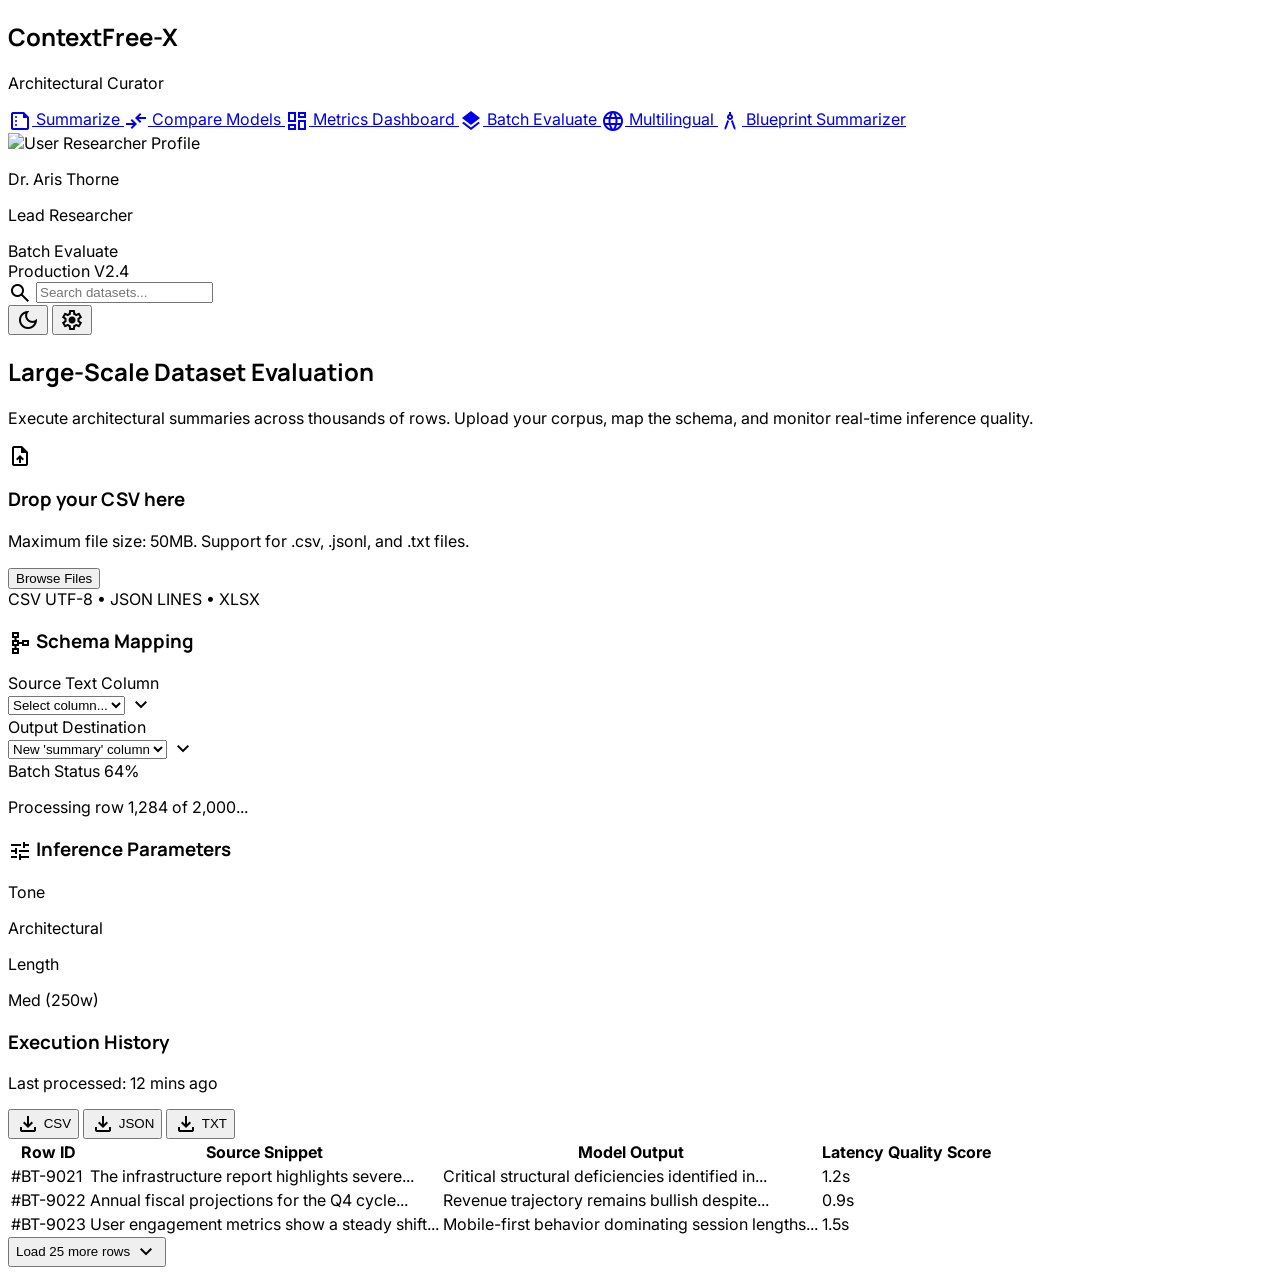
==== stitch/batch_evaluate_contextfree_x/code.html @ 6ef68750 "updated changes" ====
<!DOCTYPE html>

<html class="light" lang="en"><head>
<meta charset="utf-8"/>
<meta content="width=device-width, initial-scale=1.0" name="viewport"/>
<title>Batch Evaluate - ContextFree-X</title>
<script src="https://cdn.tailwindcss.com?plugins=forms,container-queries"></script>
<link href="https://fonts.googleapis.com/css2?family=Manrope:wght@400;600;700;800&amp;family=Inter:wght@400;500;600&amp;display=swap" rel="stylesheet"/>
<link href="https://fonts.googleapis.com/css2?family=Material+Symbols+Outlined:wght,FILL@100..700,0..1&amp;display=swap" rel="stylesheet"/>
<link href="https://fonts.googleapis.com/css2?family=Material+Symbols+Outlined:wght,FILL@100..700,0..1&amp;display=swap" rel="stylesheet"/>
<script id="tailwind-config">
      tailwind.config = {
        darkMode: "class",
        theme: {
          extend: {
            colors: {
              "outline-variant": "#c2c6d6",
              "on-secondary-container": "#405682",
              "surface-container-highest": "#e1e2ec",
              "on-secondary-fixed": "#001a42",
              "on-primary-fixed-variant": "#004395",
              "surface-container-lowest": "#ffffff",
              "secondary-container": "#b6ccff",
              "surface-dim": "#d8d9e3",
              "secondary-fixed-dim": "#b1c6f9",
              "inverse-surface": "#2e3038",
              "on-primary-fixed": "#001a42",
              "tertiary": "#924700",
              "on-tertiary-fixed-variant": "#723600",
              "secondary": "#495e8a",
              "on-tertiary-container": "#fffbff",
              "primary-fixed": "#d8e2ff",
              "inverse-primary": "#adc6ff",
              "surface-variant": "#e1e2ec",
              "on-secondary-fixed-variant": "#304671",
              "error-container": "#ffdad6",
              "surface-container": "#ecedf7",
              "on-tertiary": "#ffffff",
              "on-tertiary-fixed": "#311400",
              "primary": "#0058be",
              "surface-tint": "#005ac2",
              "surface-container-low": "#f2f3fd",
              "tertiary-container": "#b75b00",
              "error": "#ba1a1a",
              "tertiary-fixed-dim": "#ffb786",
              "surface-bright": "#f9f9ff",
              "on-secondary": "#ffffff",
              "secondary-fixed": "#d8e2ff",
              "primary-container": "#2170e4",
              "tertiary-fixed": "#ffdcc6",
              "background": "#f9f9ff",
              "on-background": "#191b23",
              "inverse-on-surface": "#eff0fa",
              "surface-container-high": "#e6e7f2",
              "on-primary-container": "#fefcff",
              "on-surface-variant": "#424754",
              "primary-fixed-dim": "#adc6ff",
              "on-surface": "#191b23",
              "on-error-container": "#93000a",
              "surface": "#f9f9ff",
              "on-primary": "#ffffff",
              "outline": "#727785",
              "on-error": "#ffffff"
            },
            fontFamily: {
              "headline": ["Manrope"],
              "body": ["Inter"],
              "label": ["Inter"]
            },
            borderRadius: {"DEFAULT": "0.125rem", "lg": "0.25rem", "xl": "0.5rem", "full": "0.75rem"},
          },
        },
      }
    </script>
<style>
        .material-symbols-outlined {
            font-variation-settings: 'FILL' 0, 'wght' 400, 'GRAD' 0, 'opsz' 24;
            vertical-align: middle;
        }
        body { font-family: 'Inter', sans-serif; }
        h1, h2, h3 { font-family: 'Manrope', sans-serif; }
    </style>
</head>
<body class="bg-surface text-on-surface min-h-screen">
<!-- SideNavBar Shell -->
<aside class="fixed left-0 top-0 h-full z-40 flex flex-col h-screen w-64 bg-slate-50 dark:bg-slate-950">
<div class="px-6 py-8">
<h1 class="text-xl font-bold tracking-tighter text-blue-600 dark:text-blue-400">ContextFree-X</h1>
<p class="text-[10px] font-label font-semibold uppercase tracking-widest text-on-surface-variant mt-1 opacity-70">Architectural Curator</p>
</div>
<nav class="flex-1 px-4 space-y-2">
<!-- Summarize -->
<a class="flex items-center gap-3 px-4 py-3 rounded-xl text-slate-500 dark:text-slate-400 hover:text-slate-900 dark:hover:text-slate-100 hover:bg-slate-200/50 dark:hover:bg-slate-800/50 transition-colors font-['Manrope'] font-semibold tracking-tight text-sm" href="#">
<span class="material-symbols-outlined" data-icon="summarize">summarize</span>
                Summarize
            </a>
<!-- Compare Models -->
<a class="flex items-center gap-3 px-4 py-3 rounded-xl text-slate-500 dark:text-slate-400 hover:text-slate-900 dark:hover:text-slate-100 hover:bg-slate-200/50 dark:hover:bg-slate-800/50 transition-colors font-['Manrope'] font-semibold tracking-tight text-sm" href="#">
<span class="material-symbols-outlined" data-icon="compare_arrows">compare_arrows</span>
                Compare Models
            </a>
<!-- Metrics Dashboard -->
<a class="flex items-center gap-3 px-4 py-3 rounded-xl text-slate-500 dark:text-slate-400 hover:text-slate-900 dark:hover:text-slate-100 hover:bg-slate-200/50 dark:hover:bg-slate-800/50 transition-colors font-['Manrope'] font-semibold tracking-tight text-sm" href="#">
<span class="material-symbols-outlined" data-icon="dashboard">dashboard</span>
                Metrics Dashboard
            </a>
<!-- Batch Evaluate (ACTIVE) -->
<a class="flex items-center gap-3 px-4 py-3 rounded-xl bg-blue-50 dark:bg-blue-900/20 text-blue-700 dark:text-blue-300 border-r-4 border-blue-600 font-['Manrope'] font-semibold tracking-tight text-sm scale-95 duration-150" href="#">
<span class="material-symbols-outlined" data-icon="layers" style="font-variation-settings: 'FILL' 1;">layers</span>
                Batch Evaluate
            </a>
<!-- Multilingual -->
<a class="flex items-center gap-3 px-4 py-3 rounded-xl text-slate-500 dark:text-slate-400 hover:text-slate-900 dark:hover:text-slate-100 hover:bg-slate-200/50 dark:hover:bg-slate-800/50 transition-colors font-['Manrope'] font-semibold tracking-tight text-sm" href="#">
<span class="material-symbols-outlined" data-icon="language">language</span>
                Multilingual
            </a>
<!-- Blueprint Summarizer -->
<a class="flex items-center gap-3 px-4 py-3 rounded-xl text-slate-500 dark:text-slate-400 hover:text-slate-900 dark:hover:text-slate-100 hover:bg-slate-200/50 dark:hover:bg-slate-800/50 transition-colors font-['Manrope'] font-semibold tracking-tight text-sm" href="#">
<span class="material-symbols-outlined" data-icon="architecture">architecture</span>
                Blueprint Summarizer
            </a>
</nav>
<div class="p-4 mt-auto">
<div class="bg-surface-container-low rounded-xl p-4 flex items-center gap-3">
<div class="w-10 h-10 rounded-full bg-primary-container overflow-hidden">
<img alt="User Researcher Profile" data-alt="User profile avatar icon in blue" src="https://lh3.googleusercontent.com/aida-public/[base64]"/>
</div>
<div class="overflow-hidden">
<p class="text-sm font-bold truncate">Dr. Aris Thorne</p>
<p class="text-[10px] text-on-surface-variant">Lead Researcher</p>
</div>
</div>
</div>
</aside>
<!-- TopNavBar Shell -->
<header class="fixed top-0 left-64 right-0 flex justify-between items-center px-6 py-3 z-50 bg-white/80 dark:bg-slate-900/80 backdrop-blur-md shadow-sm">
<div class="flex items-center gap-4">
<span class="text-lg font-black tracking-tight text-slate-900 dark:text-slate-50">Batch Evaluate</span>
<div class="h-4 w-px bg-outline-variant/30"></div>
<div class="flex gap-2">
<span class="px-2 py-0.5 rounded-md bg-surface-container-highest text-[10px] font-label font-bold uppercase tracking-wider text-on-surface-variant">Production V2.4</span>
</div>
</div>
<div class="flex items-center gap-6">
<div class="relative w-64">
<span class="absolute left-3 top-1/2 -translate-y-1/2 material-symbols-outlined text-slate-400 text-sm" data-icon="search">search</span>
<input class="w-full pl-9 pr-4 py-1.5 text-xs bg-slate-50 dark:bg-slate-800 rounded-full border-none focus:ring-2 focus:ring-blue-500/20 font-body" placeholder="Search datasets..." type="text"/>
</div>
<div class="flex items-center gap-4 text-slate-600 dark:text-slate-400">
<button class="hover:text-blue-500 transition-opacity"><span class="material-symbols-outlined" data-icon="dark_mode">dark_mode</span></button>
<button class="hover:text-blue-500 transition-opacity"><span class="material-symbols-outlined" data-icon="settings">settings</span></button>
</div>
</div>
</header>
<!-- Main Content Canvas -->
<main class="ml-64 pt-20 p-10 max-w-7xl mx-auto space-y-10">
<!-- Header Section -->
<header>
<h2 class="text-3xl font-bold tracking-tight mb-2">Large-Scale Dataset Evaluation</h2>
<p class="text-on-surface-variant font-body max-w-2xl">Execute architectural summaries across thousands of rows. Upload your corpus, map the schema, and monitor real-time inference quality.</p>
</header>
<!-- Configuration Bento Grid -->
<section class="grid grid-cols-12 gap-8 items-start">
<!-- Upload Area (Large Column) -->
<div class="col-span-12 lg:col-span-7 bg-surface-container-lowest border border-outline-variant/10 rounded-xl p-10 flex flex-col items-center justify-center min-h-[400px] text-center shadow-sm">
<div class="w-20 h-20 mb-6 bg-primary-container/10 rounded-full flex items-center justify-center">
<span class="material-symbols-outlined text-primary text-4xl" data-icon="upload_file">upload_file</span>
</div>
<h3 class="text-xl font-bold mb-2">Drop your CSV here</h3>
<p class="text-on-surface-variant text-sm mb-8">Maximum file size: 50MB. Support for .csv, .jsonl, and .txt files.</p>
<button class="px-8 py-3 bg-gradient-to-br from-primary to-primary-container text-white rounded-lg font-bold text-sm hover:opacity-90 transition-all">
                    Browse Files
                </button>
<div class="mt-8 flex gap-4 text-[10px] font-label font-bold uppercase tracking-widest text-outline">
<span>CSV UTF-8</span>
<span class="text-primary">•</span>
<span>JSON LINES</span>
<span class="text-primary">•</span>
<span>XLSX</span>
</div>
</div>
<!-- Configuration (Small Column) -->
<div class="col-span-12 lg:col-span-5 flex flex-col gap-8">
<!-- Field Mapping -->
<div class="bg-surface-container-low p-8 rounded-xl space-y-6">
<h3 class="font-bold flex items-center gap-2">
<span class="material-symbols-outlined text-primary" data-icon="schema">schema</span>
                        Schema Mapping
                    </h3>
<div class="space-y-4">
<div class="space-y-2">
<label class="text-[10px] font-bold uppercase tracking-widest text-on-surface-variant">Source Text Column</label>
<div class="relative">
<select class="w-full bg-surface-variant border-none rounded-lg text-sm py-3 px-4 appearance-none focus:ring-2 focus:ring-primary/20">
<option>Select column...</option>
<option>content_body</option>
<option>raw_transcript</option>
<option>abstract</option>
</select>
<span class="absolute right-4 top-1/2 -translate-y-1/2 material-symbols-outlined pointer-events-none" data-icon="expand_more">expand_more</span>
</div>
</div>
<div class="space-y-2">
<label class="text-[10px] font-bold uppercase tracking-widest text-on-surface-variant">Output Destination</label>
<div class="relative">
<select class="w-full bg-surface-variant border-none rounded-lg text-sm py-3 px-4 appearance-none focus:ring-2 focus:ring-primary/20">
<option>New 'summary' column</option>
<option>Overwrite original</option>
<option>External API callback</option>
</select>
<span class="absolute right-4 top-1/2 -translate-y-1/2 material-symbols-outlined pointer-events-none" data-icon="expand_more">expand_more</span>
</div>
</div>
</div>
<div class="pt-4">
<div class="flex justify-between items-center mb-2">
<span class="text-xs font-bold">Batch Status</span>
<span class="text-xs font-bold text-primary">64%</span>
</div>
<div class="w-full h-2 bg-surface-container-highest rounded-full overflow-hidden">
<div class="h-full bg-primary w-[64%] rounded-full shadow-[0_0_8px_rgba(0,88,190,0.4)]"></div>
</div>
<p class="text-[10px] text-on-surface-variant mt-2 text-center italic">Processing row 1,284 of 2,000...</p>
</div>
</div>
<!-- Summary Settings -->
<div class="bg-surface-container-highest p-8 rounded-xl">
<h3 class="font-bold mb-4 flex items-center gap-2">
<span class="material-symbols-outlined text-primary" data-icon="tune">tune</span>
                        Inference Parameters
                    </h3>
<div class="grid grid-cols-2 gap-4">
<div class="bg-white/50 p-3 rounded-lg border border-outline-variant/20">
<p class="text-[10px] font-bold uppercase text-on-surface-variant">Tone</p>
<p class="text-sm font-semibold">Architectural</p>
</div>
<div class="bg-white/50 p-3 rounded-lg border border-outline-variant/20">
<p class="text-[10px] font-bold uppercase text-on-surface-variant">Length</p>
<p class="text-sm font-semibold">Med (250w)</p>
</div>
</div>
</div>
</div>
</section>
<!-- Results Table Section -->
<section class="space-y-6">
<div class="flex justify-between items-end">
<div>
<h3 class="text-xl font-bold">Execution History</h3>
<p class="text-on-surface-variant text-sm">Last processed: 12 mins ago</p>
</div>
<div class="flex gap-3">
<button class="flex items-center gap-2 px-4 py-2 bg-surface-container-high rounded-lg text-xs font-bold hover:bg-surface-container-highest transition-colors">
<span class="material-symbols-outlined text-sm" data-icon="download">download</span> CSV
                    </button>
<button class="flex items-center gap-2 px-4 py-2 bg-surface-container-high rounded-lg text-xs font-bold hover:bg-surface-container-highest transition-colors">
<span class="material-symbols-outlined text-sm" data-icon="download">download</span> JSON
                    </button>
<button class="flex items-center gap-2 px-4 py-2 bg-surface-container-high rounded-lg text-xs font-bold hover:bg-surface-container-highest transition-colors">
<span class="material-symbols-outlined text-sm" data-icon="download">download</span> TXT
                    </button>
</div>
</div>
<div class="bg-surface-container-low rounded-xl overflow-hidden">
<table class="w-full text-left border-collapse">
<thead>
<tr class="bg-surface-container-high">
<th class="px-6 py-4 text-[10px] font-bold uppercase tracking-widest text-on-surface-variant">Row ID</th>
<th class="px-6 py-4 text-[10px] font-bold uppercase tracking-widest text-on-surface-variant">Source Snippet</th>
<th class="px-6 py-4 text-[10px] font-bold uppercase tracking-widest text-on-surface-variant">Model Output</th>
<th class="px-6 py-4 text-[10px] font-bold uppercase tracking-widest text-on-surface-variant">Latency</th>
<th class="px-6 py-4 text-[10px] font-bold uppercase tracking-widest text-on-surface-variant">Quality Score</th>
</tr>
</thead>
<tbody class="divide-y divide-outline-variant/10">
<tr class="hover:bg-white/40 transition-colors">
<td class="px-6 py-4 text-xs font-mono font-bold">#BT-9021</td>
<td class="px-6 py-4 text-xs text-on-surface-variant max-w-[200px] truncate">The infrastructure report highlights severe...</td>
<td class="px-6 py-4 text-xs font-medium">Critical structural deficiencies identified in...</td>
<td class="px-6 py-4 text-xs">1.2s</td>
<td class="px-6 py-4">
<div class="flex gap-1">
<span class="w-1.5 h-1.5 rounded-full bg-primary"></span>
<span class="w-1.5 h-1.5 rounded-full bg-primary"></span>
<span class="w-1.5 h-1.5 rounded-full bg-primary"></span>
<span class="w-1.5 h-1.5 rounded-full bg-primary"></span>
<span class="w-1.5 h-1.5 rounded-full bg-outline-variant"></span>
</div>
</td>
</tr>
<tr class="hover:bg-white/40 transition-colors">
<td class="px-6 py-4 text-xs font-mono font-bold">#BT-9022</td>
<td class="px-6 py-4 text-xs text-on-surface-variant max-w-[200px] truncate">Annual fiscal projections for the Q4 cycle...</td>
<td class="px-6 py-4 text-xs font-medium">Revenue trajectory remains bullish despite...</td>
<td class="px-6 py-4 text-xs">0.9s</td>
<td class="px-6 py-4">
<div class="flex gap-1">
<span class="w-1.5 h-1.5 rounded-full bg-primary"></span>
<span class="w-1.5 h-1.5 rounded-full bg-primary"></span>
<span class="w-1.5 h-1.5 rounded-full bg-primary"></span>
<span class="w-1.5 h-1.5 rounded-full bg-primary"></span>
<span class="w-1.5 h-1.5 rounded-full bg-primary"></span>
</div>
</td>
</tr>
<tr class="hover:bg-white/40 transition-colors">
<td class="px-6 py-4 text-xs font-mono font-bold">#BT-9023</td>
<td class="px-6 py-4 text-xs text-on-surface-variant max-w-[200px] truncate">User engagement metrics show a steady shift...</td>
<td class="px-6 py-4 text-xs font-medium">Mobile-first behavior dominating session lengths...</td>
<td class="px-6 py-4 text-xs">1.5s</td>
<td class="px-6 py-4">
<div class="flex gap-1">
<span class="w-1.5 h-1.5 rounded-full bg-primary"></span>
<span class="w-1.5 h-1.5 rounded-full bg-primary"></span>
<span class="w-1.5 h-1.5 rounded-full bg-primary"></span>
<span class="w-1.5 h-1.5 rounded-full bg-outline-variant"></span>
<span class="w-1.5 h-1.5 rounded-full bg-outline-variant"></span>
</div>
</td>
</tr>
</tbody>
</table>
</div>
<div class="flex justify-center pt-4">
<button class="text-xs font-bold text-primary hover:underline flex items-center gap-2">
                    Load 25 more rows <span class="material-symbols-outlined text-sm" data-icon="keyboard_arrow_down">keyboard_arrow_down</span>
</button>
</div>
</section>
</main>
<!-- Contextual FAB (Hidden on this transactional page per instructions, but placeholder logic check) -->
<!-- Suppression rule applied: Suppression active for 'Batch Evaluate' screen -->
</body></html>
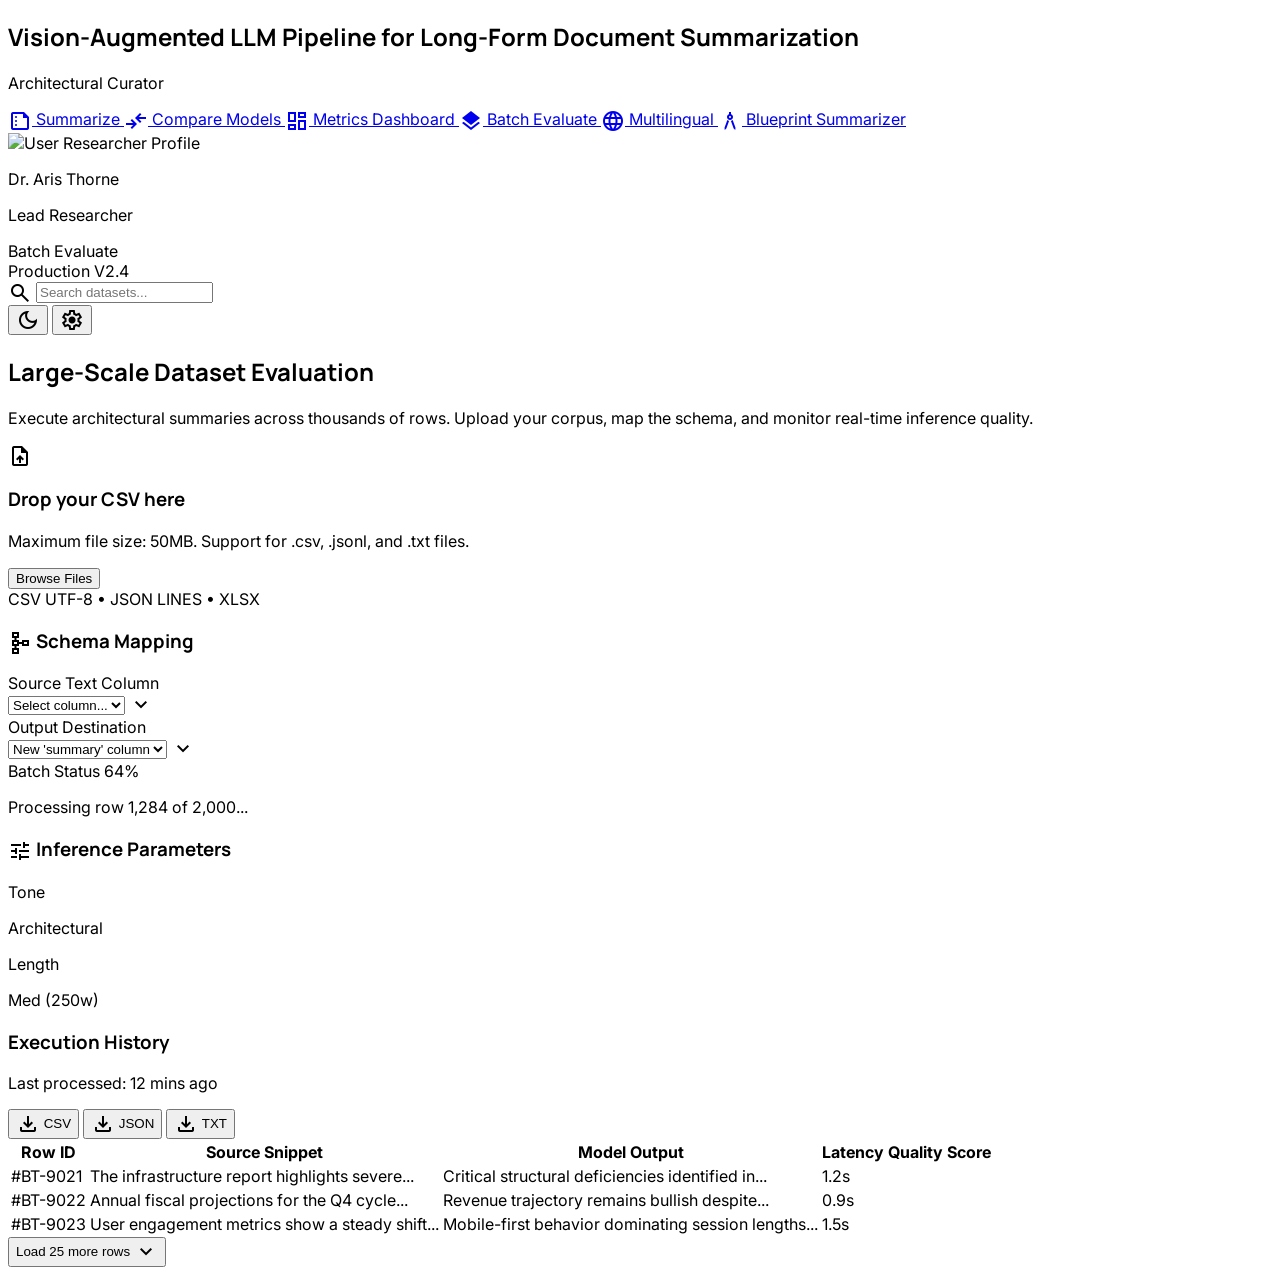
==== commit 7b9449ba: "chore: update code, rename to COMPASS, fix subheadings, and add architecture documentation" ====
--- a/stitch/batch_evaluate_contextfree_x/code.html
+++ b/stitch/batch_evaluate_contextfree_x/code.html
@@ -3,7 +3,7 @@
 <html class="light" lang="en"><head>
 <meta charset="utf-8"/>
 <meta content="width=device-width, initial-scale=1.0" name="viewport"/>
-<title>Batch Evaluate - ContextFree-X</title>
+<title>Batch Evaluate - Vision-Augmented LLM Pipeline for Long-Form Document Summarization</title>
 <script src="https://cdn.tailwindcss.com?plugins=forms,container-queries"></script>
 <link href="https://fonts.googleapis.com/css2?family=Manrope:wght@400;600;700;800&amp;family=Inter:wght@400;500;600&amp;display=swap" rel="stylesheet"/>
 <link href="https://fonts.googleapis.com/css2?family=Material+Symbols+Outlined:wght,FILL@100..700,0..1&amp;display=swap" rel="stylesheet"/>
@@ -85,7 +85,7 @@
 <!-- SideNavBar Shell -->
 <aside class="fixed left-0 top-0 h-full z-40 flex flex-col h-screen w-64 bg-slate-50 dark:bg-slate-950">
 <div class="px-6 py-8">
-<h1 class="text-xl font-bold tracking-tighter text-blue-600 dark:text-blue-400">ContextFree-X</h1>
+<h1 class="text-xl font-bold tracking-tighter text-blue-600 dark:text-blue-400">Vision-Augmented LLM Pipeline for Long-Form Document Summarization</h1>
 <p class="text-[10px] font-label font-semibold uppercase tracking-widest text-on-surface-variant mt-1 opacity-70">Architectural Curator</p>
 </div>
 <nav class="flex-1 px-4 space-y-2">
